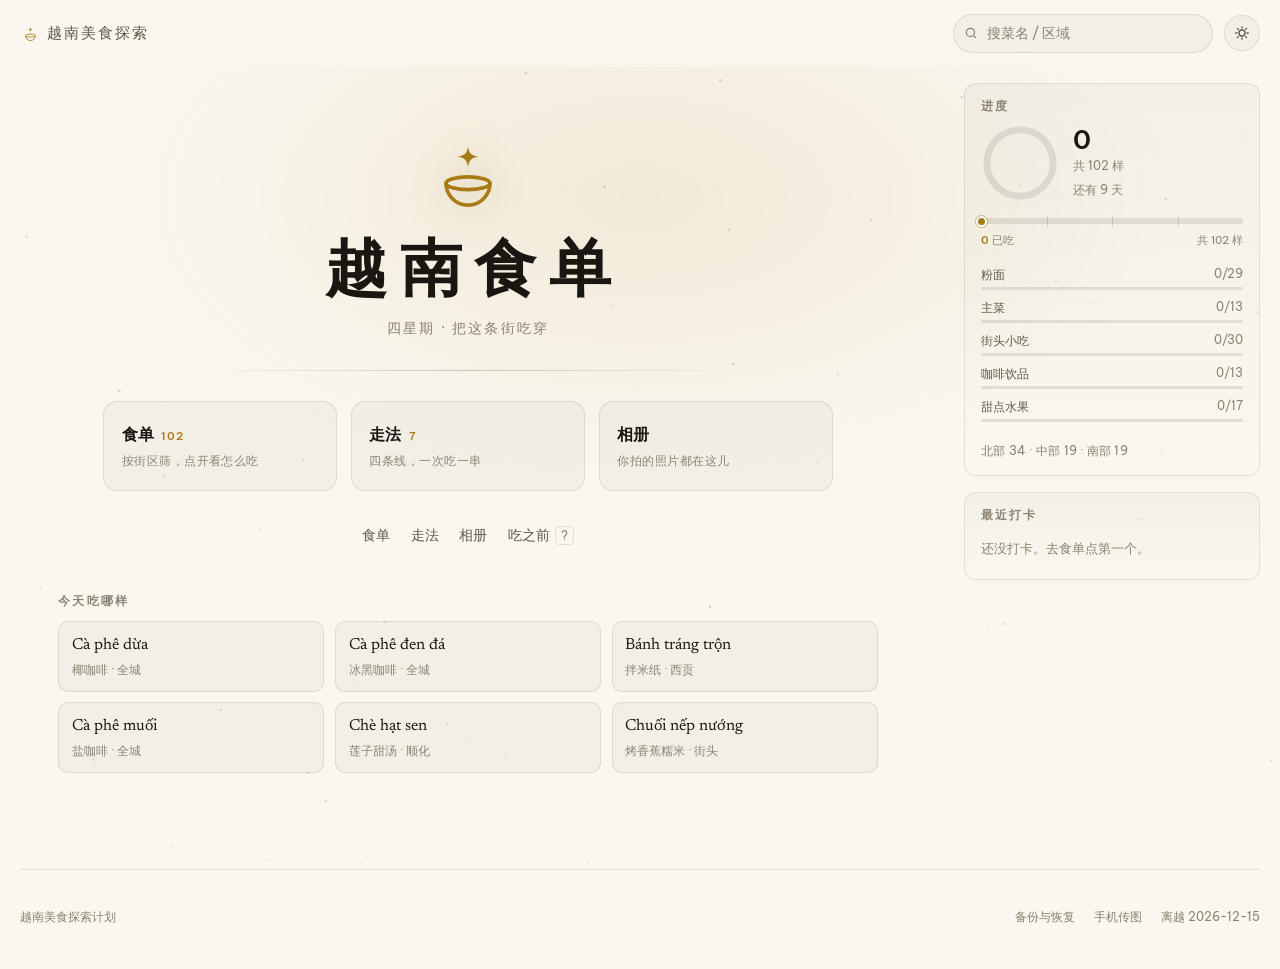
==== index.html @ 971bc4b6 "越南食单 · 102 样越南吃食清单 静态站点，无框架无构建：首页进度、食单筛选/抽屉/相册、手机传图。 数据集中在 assets/data.js，附零依赖本地服务与照片加工脚本。  Co-Autho" ====
<!doctype html>
<html lang="zh-CN">
<head>
<meta charset="utf-8">
<meta name="viewport" content="width=device-width,initial-scale=1,viewport-fit=cover">
<title>Vietnam Food List · 越南食单</title>
<meta name="theme-color" content="#0B0E0C">
<link rel="icon" href="assets/app.ico">
<link rel="preconnect" href="https://fonts.gstatic.com" crossorigin>
<link rel="stylesheet" href="https://fonts.googleapis.com/css2?family=Be+Vietnam+Pro:wght@300;400;500;600;700&family=Newsreader:wght@400;500;600&display=swap">
<link rel="stylesheet" href="assets/app.css">
<script>
  (function(){
    try{
      var s = localStorage.getItem("hn-theme");
      var d = s || (window.matchMedia("(prefers-color-scheme: dark)").matches ? "dark" : "light");
      document.documentElement.setAttribute("data-theme", d);
    }catch(e){ document.documentElement.setAttribute("data-theme","dark"); }
  })();
</script>
</head>
<body class="home">
<canvas id="sky" aria-hidden="true"></canvas>
<div class="glow" aria-hidden="true"></div>

<header class="topbar">
  <a class="logotype" href="index.html">
    <svg viewBox="0 0 64 64" fill="none" aria-hidden="true">
      <path d="M32 8C32.9 14.2 34.8 16.1 41 17C34.8 17.9 32.9 19.8 32 26C31.1 19.8 29.2 17.9 23 17C29.2 16.1 31.1 14.2 32 8Z" fill="currentColor"/>
      <ellipse cx="32" cy="40" rx="19" ry="5.5" stroke="currentColor" stroke-width="3.2"/>
      <path d="M13 40a19 19 0 0 0 38 0" stroke="currentColor" stroke-width="3.2" stroke-linecap="round"/>
    </svg>
    <span class="lt">越南美食探索</span>
  </a>
  <div class="spacer"></div>
  <div class="search">
    <svg viewBox="0 0 24 24" fill="none" stroke="currentColor" stroke-width="2" aria-hidden="true">
      <circle cx="11" cy="11" r="7"/><path d="m20 20-3.5-3.5" stroke-linecap="round"/>
    </svg>
    <input id="q" type="search" placeholder="搜菜名 / 区域" aria-label="搜索菜名或区域" autocomplete="off">
  </div>
  <button class="iconbtn" id="themeBtn" aria-label="切换主题">
    <svg viewBox="0 0 24 24" fill="none" stroke="currentColor" stroke-width="2" aria-hidden="true">
      <circle cx="12" cy="12" r="4.5"/><path d="M12 2.5v2M12 19.5v2M2.5 12h2M19.5 12h2M5.2 5.2l1.4 1.4M17.4 17.4l1.4 1.4M18.8 5.2l-1.4 1.4M6.6 17.4l-1.4 1.4" stroke-linecap="round"/>
    </svg>
  </button>
</header>

<div class="layout layout-home">
  <main class="stage">
    <div class="mark">
      <svg viewBox="0 0 64 64" fill="none" aria-hidden="true">
        <path d="M32 8C32.9 14.2 34.8 16.1 41 17C34.8 17.9 32.9 19.8 32 26C31.1 19.8 29.2 17.9 23 17C29.2 16.1 31.1 14.2 32 8Z" fill="currentColor"/>
        <ellipse cx="32" cy="40" rx="19" ry="5.5" stroke="currentColor" stroke-width="3.2"/>
        <path d="M13 40a19 19 0 0 0 38 0" stroke="currentColor" stroke-width="3.2" stroke-linecap="round"/>
      </svg>
    </div>
    <h1 class="site-title">越南食单</h1>
    <p class="tagline">四星期 · 把这条街吃穿</p>

    <div class="stage-rule"></div>

    <div class="entries">
      <a class="entry" href="plan.html#list">
        <span class="en">食单<em id="eCount">52</em></span>
        <span class="ec">按街区筛，点开看怎么吃</span>
      </a>
      <a class="entry" href="plan.html#routes">
        <span class="en">走法<em id="eRoutes">9</em></span>
        <span class="ec">四条线，一次吃一串</span>
      </a>
      <a class="entry" href="plan.html#album">
        <span class="en">相册</span>
        <span class="ec">你拍的照片都在这儿</span>
      </a>
    </div>

    <nav class="subnav" aria-label="栏目">
      <a href="plan.html#list">食单</a>
      <a href="plan.html#routes">走法</a>
      <a href="plan.html#album">相册</a>
      <a href="plan.html#about">吃之前<span class="k">?</span></a>
    </nav>

    <section class="picks" aria-labelledby="picksTitle">
      <h2 id="picksTitle">今天吃哪样</h2>
      <div class="pick-row" id="picks"></div>
    </section>
  </main>

  <aside class="side">
    <div class="panel">
      <h3>进度</h3>
      <div class="ring-wrap">
        <svg class="ring" viewBox="0 0 80 80" aria-hidden="true">
          <circle class="tr" cx="40" cy="40" r="34"/>
          <circle class="ba" id="ringBar" cx="40" cy="40" r="34"
                  stroke-dasharray="213.63" stroke-dashoffset="213.63"/>
        </svg>
        <div class="ring-num">
          <b id="doneNum">0</b>
          <span>共 <span id="totalNum">52</span> 样</span>
          <span id="daysNum" style="display:block;margin-top:.2rem"></span>
        </div>
      </div>
      <div class="axis">
        <div class="axis-track">
          <i class="axis-fill" id="axisFill"></i>
          <i class="axis-tick" style="left:25%"></i>
          <i class="axis-tick" style="left:50%"></i>
          <i class="axis-tick" style="left:75%"></i>
          <b class="axis-dot" id="axisDot"></b>
        </div>
        <div class="axis-meta">
          <span><b id="axisDone">0</b> 已吃</span>
          <span id="axisTotal">共 0 样</span>
        </div>
      </div>
      <div class="bars" id="bars"></div>
    </div>

    <div class="panel">
      <h3>最近打卡</h3>
      <ul class="recent" id="recent"></ul>
    </div>
  </aside>
</div>

<footer>
  <span>越南美食探索计划</span>
  <span class="fsp"></span>
  <a href="plan.html#about">备份与恢复</a>
  <a href="upload.html">手机传图</a>
  <span id="fTarget"></span>
</footer>

<script src="assets/data.js"></script>
<script src="assets/app.js"></script>
<script src="assets/home.js"></script>
</body>
</html>
---- assets/app.css ----
/* ═══════════════════════════════════════════════
   越南食单 · 样式
   骨架参考星辰阁：星野底、居中徽记、入口卡片、右侧面板。
   配色取自河内夜市：黑绿夜底 + 招牌金 + 辣椒红 + 搪瓷绿。
   ═══════════════════════════════════════════════ */

:root{
  --bg:#0B0E0C;
  --bg-2:#101511;
  --panel:rgba(255,255,255,.045);
  --panel-2:rgba(255,255,255,.075);
  --card-bg:#111610;
  --card-hover:#161D15;
  --solid:#141A15;
  --line:rgba(255,255,255,.10);
  --line-2:rgba(255,255,255,.19);
  --fg:#F2EEE4;
  --fg-2:#A8A395;
  --fg-3:#74776B;
  --gold:#D9A94A;
  --gold-2:#F0CE86;
  --chili:#E4654E;
  --jade:#54BA97;
  --shadow:0 26px 70px -34px rgba(0,0,0,.95);
  --r:14px;
  --f-ui:"Be Vietnam Pro","PingFang SC","Microsoft YaHei",system-ui,-apple-system,sans-serif;
  --f-vn:"Newsreader","Be Vietnam Pro","Songti SC",Georgia,serif;
  --f-sign:"Songti SC","Noto Serif SC","Source Han Serif SC","SimSun",serif;
  color-scheme:dark;
}
@media (prefers-color-scheme: light){
  :root:not([data-theme="dark"]){
    --bg:#FAF7EF; --bg-2:#FFFFFF; --panel:rgba(26,23,18,.032); --panel-2:rgba(26,23,18,.06);
    --card-bg:#FFFFFF; --card-hover:#FFFDF6;
    --solid:#FFFFFF; --line:rgba(26,23,18,.10); --line-2:rgba(26,23,18,.20);
    --fg:#1A1712; --fg-2:#5F5749; --fg-3:#8A8172;
    --gold:#A87B14; --gold-2:#8A6410; --chili:#B23A2E; --jade:#12654A;
    --shadow:0 22px 55px -36px rgba(26,23,18,.6);
    color-scheme:light;
  }
}
:root[data-theme="light"]{
  --bg:#FAF7EF; --bg-2:#FFFFFF; --panel:rgba(26,23,18,.032); --panel-2:rgba(26,23,18,.06);
  --card-bg:#FFFFFF; --card-hover:#FFFDF6;
  --solid:#FFFFFF; --line:rgba(26,23,18,.10); --line-2:rgba(26,23,18,.20);
  --fg:#1A1712; --fg-2:#5F5749; --fg-3:#8A8172;
  --gold:#A87B14; --gold-2:#8A6410; --chili:#B23A2E; --jade:#12654A;
  --shadow:0 22px 55px -36px rgba(26,23,18,.6);
  color-scheme:light;
}

*,*::before,*::after{box-sizing:border-box}
html{scroll-behavior:smooth;overflow-x:hidden}
body{
  margin:0;background:var(--bg);color:var(--fg);
  font-family:var(--f-ui);font-size:16px;line-height:1.6;
  -webkit-font-smoothing:antialiased;
  padding-left:max(16px,env(safe-area-inset-left,0px));
  padding-right:max(16px,env(safe-area-inset-right,0px));
  overflow-x:hidden;
}
h1,h2,h3{margin:0;line-height:1.18;text-wrap:balance}
p{margin:0}
ul,ol{margin:0;padding:0;list-style:none}
a{color:inherit;text-decoration:none}
button{font:inherit;color:inherit;background:none;border:0;cursor:pointer}
img{display:block;max-width:100%}
:focus-visible{outline:2px solid var(--gold);outline-offset:3px;border-radius:6px}

/* ── 背景 ── */
#sky{position:fixed;inset:0;width:100%;height:100%;z-index:0;pointer-events:none;opacity:.85}
.glow{
  position:fixed;inset:0;z-index:0;pointer-events:none;
  background:
    radial-gradient(60% 45% at 50% 22%, color-mix(in srgb, var(--gold) 9%, transparent), transparent 70%),
    radial-gradient(120% 80% at 50% 120%, rgba(0,0,0,.55), transparent 60%);
}
:root[data-theme="light"] .glow{
  background:
    radial-gradient(60% 45% at 50% 22%, color-mix(in srgb, var(--gold) 10%, transparent), transparent 70%);
}

/* ── 顶栏 ── */
.topbar{
  position:sticky;top:0;z-index:40;
  display:flex;align-items:center;gap:.7rem;
  max-width:1240px;margin:0 auto;
  padding-block:.85rem;
  background:color-mix(in srgb, var(--bg) 82%, transparent);
  backdrop-filter:blur(14px);
}
.logotype{
  display:inline-flex;align-items:center;gap:.5rem;
  flex:0 1 auto;min-width:0;
  font-family:var(--f-sign);font-size:.95rem;letter-spacing:.14em;color:var(--fg-2);
  padding:.35rem .1rem;transition:color .2s;
}
.logotype .lt{white-space:nowrap}
.logotype:hover{color:var(--fg)}
.logotype svg{width:17px;height:17px;flex:0 0 auto;color:var(--gold)}
.spacer{flex:1}

.search{position:relative;flex:1 1 200px;min-width:0;max-width:260px}
.search input{
  width:100%;padding:.5rem .7rem .5rem 2.1rem;
  font:inherit;font-size:.85rem;color:var(--fg);
  background:var(--panel);border:1px solid var(--line);border-radius:999px;
  transition:border-color .2s,background .2s;
}
.search input::placeholder{color:var(--fg-3)}
.search input:focus{
  outline:none;border-color:var(--line-2);background:var(--panel-2);
}
.search svg{
  position:absolute;left:.72rem;top:50%;transform:translateY(-50%);
  width:14px;height:14px;color:var(--fg-3);pointer-events:none;
}
.suggest{
  position:absolute;top:calc(100% + .45rem);left:0;right:0;z-index:60;
  background:var(--solid);border:1px solid var(--line);border-radius:12px;
  box-shadow:var(--shadow);overflow:hidden;
}
.suggest button{
  display:flex;align-items:baseline;gap:.6rem;width:100%;text-align:left;
  padding:.55rem .75rem;border-bottom:1px solid var(--line);
}
.suggest button:last-child{border-bottom:0}
.suggest button:hover,.suggest button[aria-selected="true"]{background:var(--panel-2)}
.suggest .sv{font-family:var(--f-vn);font-size:.95rem}
.suggest .sz{font-size:.75rem;color:var(--fg-3);margin-left:auto;white-space:nowrap}
.suggest .empty{padding:.7rem .75rem;font-size:.8rem;color:var(--fg-3)}

.iconbtn{
  flex:0 0 auto;display:grid;place-items:center;
  width:36px;height:36px;border-radius:999px;
  border:1px solid var(--line);background:var(--panel);
  color:var(--fg-2);transition:.2s;
}
.iconbtn:hover{border-color:var(--line-2);color:var(--fg);background:var(--panel-2)}
.iconbtn svg{width:16px;height:16px}

@media (max-width:640px){
  .logotype .lt{display:none}
  .search{max-width:none;flex:1 1 auto}
}

/* ── 版式 ── */
.layout{
  position:relative;z-index:1;
  max-width:1240px;margin:0 auto;
  display:grid;grid-template-columns:minmax(0,1fr);
  gap:2rem;
  padding-block:1rem 4rem;
}
@media (min-width:1080px){
  .layout{grid-template-columns:minmax(0,1fr) 296px;gap:3rem}
}
/* 首页：左右各留一栏，中间那栏严格对齐屏幕中线 */
@media (min-width:1300px){
  .layout-home{
    max-width:1400px;
    grid-template-columns:280px minmax(0,1fr) 280px;
    gap:2rem;
  }
  .layout-home > .stage{grid-column:2}
  .layout-home > .side{grid-column:3}
}
@media (min-width:1300px){
  body.home .topbar,
  body.home footer{max-width:1400px}
}

/* ═══ 首页 ═══ */
.stage{
  display:flex;flex-direction:column;align-items:center;
  padding-block:clamp(1.5rem,6vh,4rem) 2rem;
  text-align:center;
}
.mark{width:74px;height:74px;color:var(--gold);margin-bottom:1.3rem;
  filter:drop-shadow(0 0 22px color-mix(in srgb, var(--gold) 42%, transparent));
  animation:float 7s ease-in-out infinite}
@keyframes float{0%,100%{transform:translateY(0)}50%{transform:translateY(-7px)}}

.site-title{
  font-family:var(--f-sign);
  font-size:clamp(2.5rem,7.4vw,3.9rem);
  font-weight:600;letter-spacing:.2em;text-indent:.2em;
  color:var(--fg);
}
.tagline{
  margin-top:.75rem;font-size:.86rem;letter-spacing:.16em;
  color:var(--fg-3);
}
.stage-rule{
  width:min(560px,100%);height:1px;margin:1.9rem 0;
  background:linear-gradient(90deg,transparent,var(--line-2),transparent);
}

.entries{
  display:grid;gap:.85rem;width:100%;max-width:730px;
  grid-template-columns:repeat(3,minmax(0,1fr));
}
@media (max-width:620px){ .entries{grid-template-columns:1fr} }

.entry{
  position:relative;display:flex;flex-direction:column;gap:.3rem;
  padding:1.15rem 1.1rem 1.2rem;text-align:left;
  border:1px solid var(--line);border-radius:var(--r);
  background:var(--panel);
  transition:transform .25s cubic-bezier(.2,.7,.3,1),border-color .25s,background .25s,box-shadow .25s;
  overflow:hidden;
}
.entry::after{
  content:"";position:absolute;inset:0;border-radius:var(--r);
  background:radial-gradient(120% 90% at 50% 0%, color-mix(in srgb, var(--gold) 12%, transparent), transparent 65%);
  opacity:0;transition:opacity .3s;pointer-events:none;
}
.entry:hover{transform:translateY(-4px);border-color:color-mix(in srgb, var(--gold) 50%, var(--line));box-shadow:var(--shadow)}
.entry:hover::after{opacity:1}
.entry .en{font-size:1.02rem;font-weight:600}
.entry .ec{font-size:.76rem;color:var(--fg-3);letter-spacing:.04em}
.entry .en em{
  font-style:normal;font-size:.7rem;color:var(--gold);
  margin-left:.45rem;letter-spacing:.08em;font-variant-numeric:tabular-nums;
}

.subnav{
  display:flex;flex-wrap:wrap;justify-content:center;gap:.4rem .9rem;
  margin-top:1.7rem;font-size:.86rem;
}
.subnav a{
  padding:.35rem .2rem;color:var(--fg-2);border-bottom:1px solid transparent;
  transition:.2s;
}
.subnav a:hover{color:var(--fg);border-bottom-color:var(--gold)}
.subnav a .k{
  font-size:.72rem;color:var(--fg-3);border:1px solid var(--line);
  padding:.05rem .32rem;border-radius:4px;margin-left:.3rem;
}

/* 今日推荐 */
.picks{width:100%;max-width:820px;margin-top:2.6rem;text-align:left}
.picks h2{
  font-size:.74rem;letter-spacing:.2em;color:var(--fg-3);
  font-weight:600;text-transform:uppercase;
}
.pick-row{
  display:grid;gap:.65rem;margin-top:.8rem;
  grid-template-columns:repeat(3,minmax(0,1fr));
}
@media (max-width:620px){ .pick-row{grid-template-columns:repeat(2,minmax(0,1fr))} }
.pick{
  display:flex;flex-direction:column;gap:.15rem;
  padding:.7rem .8rem;border:1px solid var(--line);border-radius:10px;
  background:var(--panel);transition:.2s;text-align:left;
}
.pick:hover{border-color:var(--line-2);background:var(--panel-2);transform:translateY(-2px)}
.pick .pv{font-family:var(--f-vn);font-size:1rem}
.pick .pz{font-size:.72rem;color:var(--fg-3)}

/* ── 右侧面板 ── */
.side{display:flex;flex-direction:column;gap:1rem}
@media (min-width:1080px){
  .side{position:sticky;top:calc(env(safe-area-inset-top,0px) + 4.6rem);align-self:start}
}
.panel{
  border:1px solid var(--line);border-radius:12px;padding:.95rem 1rem;
  background:linear-gradient(180deg,var(--panel),transparent);
}
.panel h3{
  font-size:.74rem;letter-spacing:.16em;color:var(--fg-3);
  font-weight:600;text-transform:uppercase;margin-bottom:.7rem;
}
.ring-wrap{display:flex;align-items:center;gap:.9rem}
.ring{width:78px;height:78px;flex:0 0 auto;transform:rotate(-90deg)}
.ring circle{fill:none;stroke-width:7}
.ring .tr{stroke:var(--line)}
.ring .ba{stroke:var(--gold);stroke-linecap:round;transition:stroke-dashoffset .7s cubic-bezier(.2,.7,.3,1)}
.ring-num{font-variant-numeric:tabular-nums}
.ring-num b{display:block;font-size:1.6rem;font-weight:600;line-height:1}
.ring-num span{font-size:.72rem;color:var(--fg-3)}

/* 进度轴 */
.axis{margin-top:1rem}
.axis-track{
  position:relative;height:6px;border-radius:3px;background:var(--line);
}
.axis-fill{
  position:absolute;left:0;top:0;bottom:0;width:0;border-radius:3px;
  background:linear-gradient(90deg, color-mix(in srgb, var(--gold) 55%, transparent), var(--gold));
  transition:width .7s cubic-bezier(.2,.7,.3,1);
}
.axis-dot{
  position:absolute;top:50%;left:0;width:11px;height:11px;
  margin:-5.5px 0 0 -5.5px;border-radius:50%;
  background:var(--gold);border:2px solid var(--card-bg);
  box-shadow:0 0 0 1px color-mix(in srgb, var(--gold) 50%, transparent);
  transition:left .7s cubic-bezier(.2,.7,.3,1);
}
.axis-tick{
  position:absolute;top:-3px;width:1px;height:12px;
  background:var(--line-2);opacity:.7;
}
.axis-meta{
  display:flex;justify-content:space-between;margin-top:.5rem;
  font-size:.7rem;color:var(--fg-3);font-variant-numeric:tabular-nums;
}
.axis-meta b{color:var(--gold);font-weight:600}

.bars{display:flex;flex-direction:column;gap:.5rem;margin-top:.95rem}
.bar-row{display:grid;grid-template-columns:1fr auto;gap:.15rem .5rem;font-size:.76rem;color:var(--fg-2)}
.bar-track{grid-column:1/-1;height:3px;border-radius:2px;background:var(--line);overflow:hidden}
.bar-fill{display:block;height:100%;background:var(--gold);border-radius:2px;transition:width .7s cubic-bezier(.2,.7,.3,1)}
.bar-row .n{font-variant-numeric:tabular-nums;color:var(--fg-3);font-size:.72rem}

.recent{display:flex;flex-direction:column;gap:.1rem}
.recent li{
  display:flex;justify-content:space-between;gap:.5rem;align-items:baseline;
  padding:.36rem 0;font-size:.8rem;border-bottom:1px solid var(--line);
}
.recent li:last-child{border-bottom:0}
.recent .rn{font-family:var(--f-vn);font-size:.88rem;min-width:0;overflow:hidden;text-overflow:ellipsis;white-space:nowrap}
.recent .rt{color:var(--fg-3);font-size:.7rem;flex:0 0 auto;font-variant-numeric:tabular-nums}
.recent .none{color:var(--fg-3);font-size:.8rem;padding:.3rem 0}

/* ═══ 食单页 ═══ */
.page-head{padding-block:.5rem 1.1rem}
.crumb{
  display:inline-flex;align-items:center;gap:.35rem;
  font-size:.78rem;color:var(--fg-3);margin-bottom:.7rem;
}
.crumb:hover{color:var(--fg)}
.crumb svg{width:13px;height:13px}
.page-head h1{
  font-family:var(--f-sign);font-size:clamp(1.6rem,4vw,2.1rem);
  font-weight:600;letter-spacing:.1em;
}
.page-head .ph-sub{margin-top:.35rem;font-size:.85rem;color:var(--fg-2)}

.toolbar{
  position:sticky;top:calc(env(safe-area-inset-top,0px) + 3.65rem);z-index:30;
  display:flex;flex-direction:column;gap:.55rem;
  padding-block:.6rem .7rem;margin-bottom:-.2rem;
  background:color-mix(in srgb, var(--bg) 88%, transparent);
  backdrop-filter:blur(14px);
}
.chips{display:flex;gap:.4rem;overflow-x:auto;scrollbar-width:none;padding-bottom:2px}
.chips::-webkit-scrollbar{display:none}
.chip{
  flex:0 0 auto;display:inline-flex;align-items:center;gap:.4rem;
  padding:.4rem .72rem;border-radius:999px;white-space:nowrap;
  border:1px solid var(--line);background:var(--panel);color:var(--fg-2);
  font-size:.82rem;font-weight:500;transition:.2s;
}
.chip:hover{border-color:var(--line-2);color:var(--fg)}
.chip[aria-pressed="true"]{background:var(--gold);border-color:var(--gold);color:#1A1408}
:root[data-theme="light"] .chip[aria-pressed="true"]{color:#FFFDF6}
.chip .cnt{font-size:.7rem;opacity:.7;font-variant-numeric:tabular-nums}
.tools-row{display:flex;align-items:center;gap:.5rem;flex-wrap:wrap;font-size:.78rem;color:var(--fg-3)}
.seg{display:inline-flex;border:1px solid var(--line);border-radius:8px;overflow:hidden}
.seg button{padding:.3rem .6rem;font-size:.75rem;color:var(--fg-3);transition:.2s}
.seg button[aria-pressed="true"]{background:var(--panel-2);color:var(--fg)}
.seg button:hover{color:var(--fg)}

.grid{
  display:grid;gap:.8rem;
  grid-template-columns:repeat(auto-fill,minmax(min(100%,252px),1fr));
  align-items:stretch;
}

.card{
  position:relative;display:flex;flex-direction:column;
  border:1px solid var(--line);border-radius:var(--r);
  background:var(--card-bg);overflow:hidden;
  transition:border-color .22s,background .22s,transform .22s,box-shadow .22s;
  animation:cardIn .45s both;
}
@keyframes cardIn{from{opacity:0;transform:translateY(8px)}to{opacity:1;transform:none}}
.card:hover{border-color:var(--line-2);background:var(--card-hover);transform:translateY(-2px)}
.card.done{border-color:color-mix(in srgb, var(--jade) 55%, var(--line))}
.card.done::before{
  content:"";position:absolute;inset:0;border-radius:var(--r);pointer-events:none;
  background:linear-gradient(180deg,color-mix(in srgb, var(--jade) 7%, transparent),transparent 55%);
}

.photo{position:relative;aspect-ratio:4/3;background:#000;overflow:hidden;cursor:zoom-in}
.photo img{width:100%;height:100%;object-fit:cover;transition:transform .5s cubic-bezier(.2,.7,.3,1)}
.card:hover .photo img{transform:scale(1.04)}
.photo .del{
  position:absolute;top:.4rem;right:.4rem;width:24px;height:24px;border-radius:999px;
  display:grid;place-items:center;font-size:.9rem;line-height:1;
  background:rgba(0,0,0,.55);color:#fff;opacity:0;transition:opacity .2s;
}
.card:hover .photo .del{opacity:1}
.photo .del:hover{background:var(--chili)}

.card-body{padding:.85rem .9rem .9rem;display:flex;flex-direction:column;gap:.45rem;flex:1}
.card-top{display:flex;align-items:center;gap:.4rem;font-size:.68rem;color:var(--fg-3)}
.card-top .dot{width:2px;height:2px;border-radius:50%;background:currentColor}
.card-top .price{margin-left:auto;font-variant-numeric:tabular-nums}
.badge{
  padding:.06rem .34rem;border-radius:4px;font-size:.66rem;font-weight:600;letter-spacing:.06em;
  background:color-mix(in srgb, var(--chili) 18%, transparent);color:var(--chili);
}
.badge.season{background:color-mix(in srgb, var(--gold) 20%, transparent);color:var(--gold)}

.card-names{display:flex;flex-direction:column;gap:.02rem}
.card-names .vn{font-family:var(--f-vn);font-size:1.18rem;font-weight:500;line-height:1.25}
.card-names .zh{font-size:.78rem;color:var(--fg-2)}
.card-tip{
  font-size:.8rem;color:var(--fg-2);line-height:1.55;
  display:-webkit-box;-webkit-line-clamp:2;-webkit-box-orient:vertical;overflow:hidden;
}
.stars{display:inline-flex;gap:1px;color:var(--gold);font-size:.66rem;letter-spacing:.05em}
.stars i{font-style:normal;opacity:.22}
.stars i.on{opacity:1}

.card-foot{
  display:flex;align-items:center;gap:.4rem;margin-top:auto;padding-top:.55rem;
  border-top:1px solid var(--line);
}
.tickbtn{
  display:inline-flex;align-items:center;gap:.35rem;
  padding:.3rem .55rem;border-radius:7px;font-size:.75rem;
  border:1px solid var(--line);color:var(--fg-2);transition:.2s;
}
.tickbtn:hover{border-color:var(--line-2);color:var(--fg)}
.card.done .tickbtn{background:color-mix(in srgb, var(--jade) 16%, transparent);border-color:transparent;color:var(--jade);font-weight:600}
.tickbtn .box{
  width:13px;height:13px;border-radius:4px;border:1.5px solid currentColor;
  display:grid;place-items:center;font-size:.6rem;line-height:1;
}
.card.done .tickbtn .box{background:var(--jade);border-color:var(--jade);color:#06120D}
.card.done .tickbtn .box::after{content:"✓"}
.tickbtn.stamp{animation:stamp .35s cubic-bezier(.3,1.6,.5,1)}
@keyframes stamp{0%{transform:scale(1)}45%{transform:scale(.86)}100%{transform:scale(1)}}

.mini{
  margin-left:auto;display:inline-flex;gap:.3rem;
}
.mini button{
  width:26px;height:26px;display:grid;place-items:center;border-radius:6px;
  color:var(--fg-3);font-size:.8rem;transition:.2s;
}
.mini button:hover{background:var(--panel-2);color:var(--fg)}
.mini button[aria-pressed="true"]{color:var(--gold)}
.mini button .ndot{display:none;width:5px;height:5px;border-radius:50%;background:var(--jade);position:absolute;transform:translate(7px,-7px)}
.mini button.has-note .ndot{display:block}

/* ── 抽屉 ── */
.scrim{
  position:fixed;inset:0;z-index:70;background:rgba(0,0,0,.55);
  opacity:0;pointer-events:none;transition:opacity .28s;backdrop-filter:blur(2px);
}
.scrim.open{opacity:1;pointer-events:auto}
.drawer{
  position:fixed;top:0;right:0;bottom:0;z-index:80;width:min(420px,100%);
  background:var(--bg-2);border-left:1px solid var(--line);
  transform:translateX(100%);visibility:hidden;
  transition:transform .34s cubic-bezier(.3,.9,.2,1),visibility .34s;
  display:flex;flex-direction:column;overflow-y:auto;
}
.drawer.open{transform:none;visibility:visible}
.drawer-head{
  position:sticky;top:0;z-index:2;display:flex;align-items:center;gap:.6rem;
  padding:1rem 1.1rem .8rem;background:var(--bg-2);border-bottom:1px solid var(--line);
}
.drawer-head .dt{font-size:.74rem;letter-spacing:.16em;color:var(--fg-3);text-transform:uppercase}
.drawer-head .x{margin-left:auto;width:30px;height:30px;border-radius:999px;display:grid;place-items:center;color:var(--fg-3)}
.drawer-head .x:hover{background:var(--panel-2);color:var(--fg)}
.drawer-body{padding:1.1rem;display:flex;flex-direction:column;gap:1rem}
.drawer-img{
  aspect-ratio:4/3;border-radius:12px;overflow:hidden;background:var(--panel);
  border:1px dashed var(--line-2);display:grid;place-items:center;color:var(--fg-3);
  font-size:.8rem;text-align:center;cursor:pointer;position:relative;
}
.drawer-img img{width:100%;height:100%;object-fit:cover}
.drawer-thumbs{display:flex;gap:.4rem;overflow-x:auto;padding-bottom:.15rem;scrollbar-width:none}
.drawer-thumbs::-webkit-scrollbar{display:none}
.drawer-thumbs button{
  flex:0 0 auto;width:58px;height:44px;border-radius:7px;overflow:hidden;
  border:1px solid var(--line);padding:0;transition:border-color .18s,opacity .18s;opacity:.7;
}
.drawer-thumbs button:hover{opacity:1}
.drawer-thumbs button[aria-pressed="true"]{border-color:var(--gold);opacity:1}
.drawer-thumbs img{width:100%;height:100%;object-fit:cover;display:block}
.drawer h2{font-family:var(--f-vn);font-size:1.7rem;font-weight:500;letter-spacing:.005em}
.drawer .dz{font-size:.85rem;color:var(--fg-2);margin-top:-.6rem}
.drawer .kv{display:grid;grid-template-columns:auto 1fr;gap:.4rem .9rem;font-size:.82rem}
.drawer .kv dt{color:var(--fg-3)}
.drawer .kv dd{margin:0;color:var(--fg-2)}
.drawer .note-block label{display:block;font-size:.74rem;color:var(--fg-3);margin-bottom:.35rem;letter-spacing:.06em}
.drawer textarea{
  width:100%;min-height:110px;resize:vertical;padding:.6rem .7rem;
  font:inherit;font-size:.85rem;line-height:1.6;color:var(--fg);
  background:var(--panel);border:1px solid var(--line);border-radius:10px;
}
.drawer textarea:focus{outline:none;border-color:var(--line-2)}
.drawer-actions{display:flex;gap:.5rem;flex-wrap:wrap}
.btn{
  display:inline-flex;align-items:center;gap:.4rem;
  padding:.5rem .85rem;border-radius:9px;font-size:.82rem;font-weight:600;
  border:1px solid var(--line);background:var(--panel);transition:.2s;
}
.btn:hover{border-color:var(--line-2);background:var(--panel-2)}
.btn.gold{background:var(--gold);border-color:var(--gold);color:#1A1408}
:root[data-theme="light"] .btn.gold{color:#FFFDF6}
.btn.jade{background:color-mix(in srgb, var(--jade) 18%, transparent);border-color:transparent;color:var(--jade)}

/* ── 灯箱 ── */
.lightbox{
  position:fixed;inset:0;z-index:100;display:grid;place-items:center;
  background:rgba(0,0,0,.9);opacity:0;pointer-events:none;transition:opacity .25s;
  padding:3rem 1rem;
}
.lightbox.open{opacity:1;pointer-events:auto}
.lightbox img{max-width:100%;max-height:100%;border-radius:8px;box-shadow:0 30px 80px rgba(0,0,0,.8)}
.lightbox .lb-x{position:absolute;top:1rem;right:1rem;color:#fff;font-size:1.6rem;line-height:1;opacity:.7}
.lightbox .lb-x:hover{opacity:1}

/* ── 区块 ── */
.section{margin-top:3.4rem;scroll-margin-top:8rem}
.section-head{display:flex;align-items:baseline;gap:.7rem;margin-bottom:.3rem}
.section-head h2{font-family:var(--f-sign);font-size:1.25rem;font-weight:600;letter-spacing:.06em}
.section-head .sub{font-size:.78rem;color:var(--fg-3)}
.section > p.lead{font-size:.85rem;color:var(--fg-2);max-width:58ch;margin-top:.35rem}

.routes{display:grid;gap:.8rem;margin-top:1.1rem;grid-template-columns:repeat(auto-fill,minmax(min(100%,280px),1fr))}
.route{
  padding:1rem 1.05rem;border:1px solid var(--line);border-radius:12px;background:var(--panel);
  transition:.22s;
}
.route:hover{border-color:var(--line-2);transform:translateY(-2px)}
.route h3{font-size:.98rem;font-weight:600}
.route .rm{font-size:.7rem;color:var(--gold);letter-spacing:.06em;margin:.18rem 0 .55rem}
.route .rd{font-size:.82rem;color:var(--fg-2);line-height:1.65}
.route .rids{display:flex;flex-wrap:wrap;gap:.3rem;margin-top:.7rem}
.route .rids button{
  font-size:.7rem;padding:.14rem .42rem;border-radius:4px;
  border:1px solid var(--line);color:var(--fg-3);font-family:var(--f-vn);
}
.route .rids button:hover{color:var(--gold);border-color:var(--gold)}

.know{display:grid;gap:.55rem;margin-top:1rem}
.know li{display:flex;gap:.7rem;font-size:.84rem;color:var(--fg-2);line-height:1.65}
.know .kk{flex:0 0 3.2em;color:var(--gold);font-weight:600;font-size:.8rem}

/* 相册 */
.album{display:grid;gap:.6rem;margin-top:1rem;grid-template-columns:repeat(auto-fill,minmax(min(100%,180px),1fr))}
.album figure{margin:0;position:relative;border-radius:10px;overflow:hidden;cursor:zoom-in;background:var(--panel)}
.album img{aspect-ratio:4/3;width:100%;object-fit:cover;transition:transform .4s}
.album figure:hover img{transform:scale(1.05)}
.album figcaption{
  position:absolute;left:0;right:0;bottom:0;padding:.55rem .6rem .45rem;font-size:.72rem;
  background:linear-gradient(transparent,rgba(0,0,0,.75));color:#fff;
}
.album-empty{
  margin-top:1rem;padding:1.4rem;border:1px dashed var(--line-2);border-radius:12px;
  text-align:center;font-size:.84rem;color:var(--fg-3);
}

/* 加一条 */
.addcard{
  margin-top:.8rem;padding:1rem 1.05rem;
  border:1px dashed var(--line-2);border-radius:var(--r);background:transparent;
}
.addcard h3{font-size:.86rem;font-weight:600}
.addcard .hint{font-size:.74rem;color:var(--fg-3);margin:.15rem 0 .7rem}
.addcard .row{display:grid;gap:.45rem;grid-template-columns:repeat(auto-fit,minmax(min(100%,150px),1fr))}
.addcard input{
  font:inherit;font-size:.82rem;padding:.45rem .6rem;min-width:0;
  color:var(--fg);background:var(--panel);border:1px solid var(--line);border-radius:8px;
}
.addcard input:focus{outline:none;border-color:var(--line-2)}
.addcard .acts{margin-top:.6rem;display:flex;gap:.5rem;align-items:center;flex-wrap:wrap}

/* ── 提示条 ── */
.toast{
  position:fixed;left:50%;bottom:1.6rem;transform:translate(-50%,1rem);z-index:120;
  padding:.55rem .9rem;border-radius:9px;font-size:.8rem;
  background:var(--solid);border:1px solid var(--line-2);box-shadow:var(--shadow);
  opacity:0;pointer-events:none;transition:.28s;
}
.toast.show{opacity:1;transform:translate(-50%,0)}

footer{
  position:relative;z-index:1;max-width:1240px;margin:0 auto;
  padding:2.4rem 0 2.6rem;border-top:1px solid var(--line);
  display:flex;flex-wrap:wrap;gap:.6rem 1.2rem;align-items:center;
  font-size:.74rem;color:var(--fg-3);
}
footer .fsp{flex:1}
footer a:hover{color:var(--fg)}

.hidden{display:none!important}

@media (prefers-reduced-motion: reduce){
  *{animation:none!important;transition:none!important;scroll-behavior:auto!important}
}
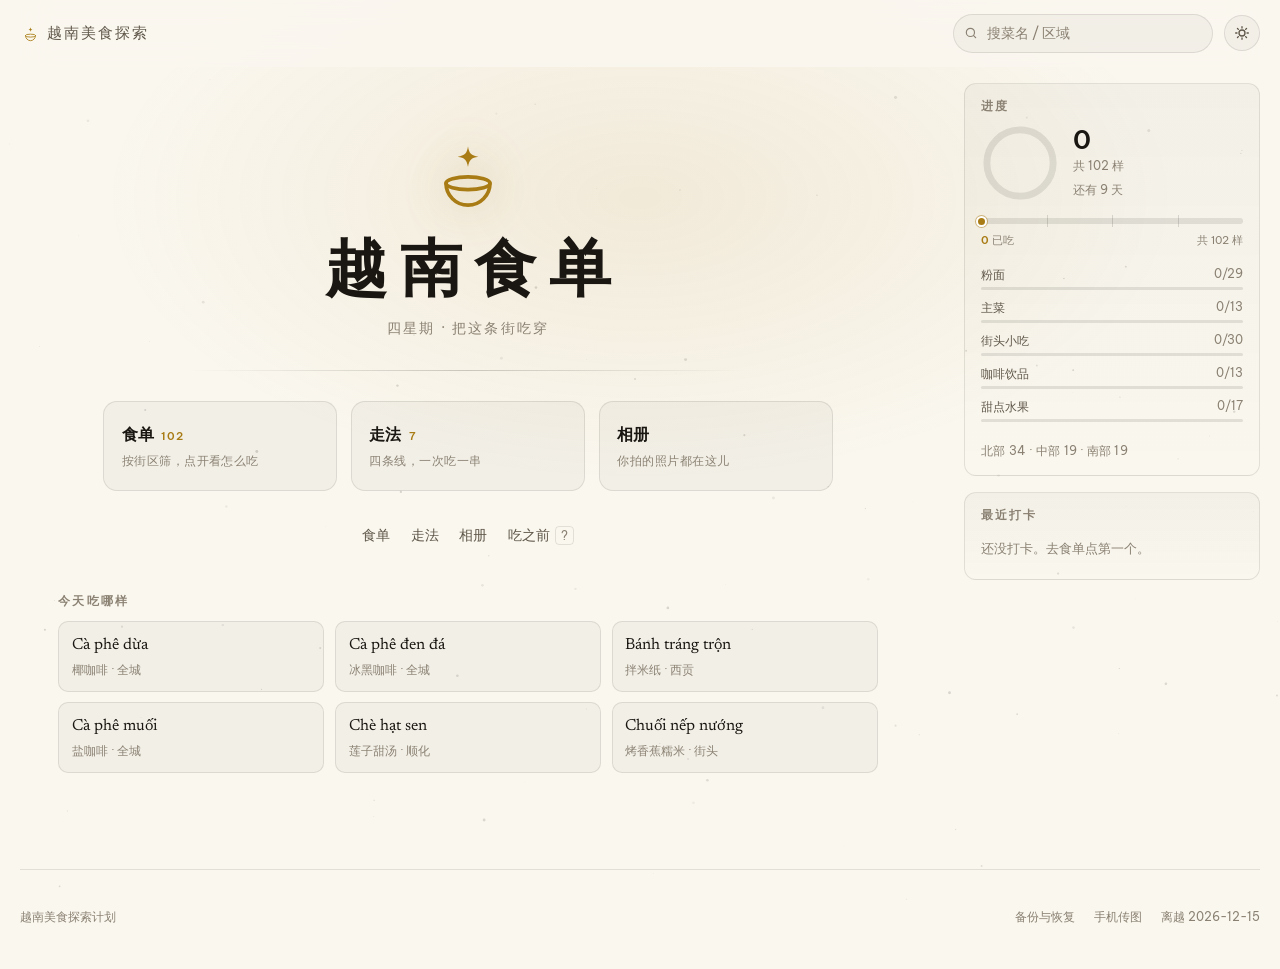
==== commit 5a3ed72a: "改名 Ba Miền：三地区之意，替换 vietnam-food-list Co-Authored-By: Claude Code <noreply@anthropic.com>" ====
--- a/index.html
+++ b/index.html
@@ -3,7 +3,7 @@
 <head>
 <meta charset="utf-8">
 <meta name="viewport" content="width=device-width,initial-scale=1,viewport-fit=cover">
-<title>Vietnam Food List · 越南食单</title>
+<title>Ba Miền · 越南食单</title>
 <meta name="theme-color" content="#0B0E0C">
 <link rel="icon" href="assets/app.ico">
 <link rel="preconnect" href="https://fonts.gstatic.com" crossorigin>
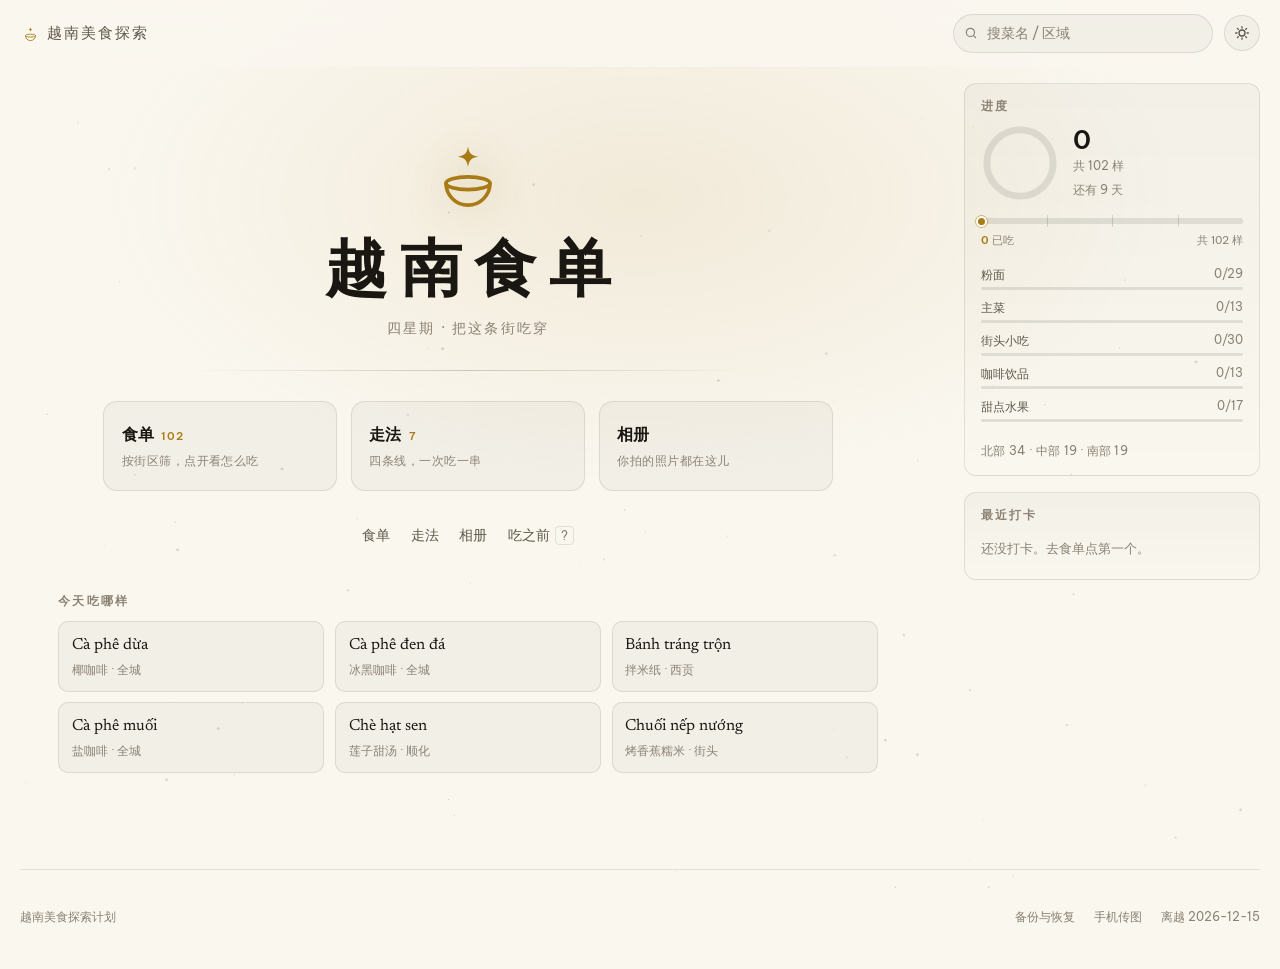
==== commit e01ea151: "改名 Vietnam Eats：通俗直白 Co-Authored-By: Claude Code <noreply@anthropic.com>" ====
--- a/index.html
+++ b/index.html
@@ -3,7 +3,7 @@
 <head>
 <meta charset="utf-8">
 <meta name="viewport" content="width=device-width,initial-scale=1,viewport-fit=cover">
-<title>Ba Miền · 越南食单</title>
+<title>Vietnam Eats · 越南食单</title>
 <meta name="theme-color" content="#0B0E0C">
 <link rel="icon" href="assets/app.ico">
 <link rel="preconnect" href="https://fonts.gstatic.com" crossorigin>
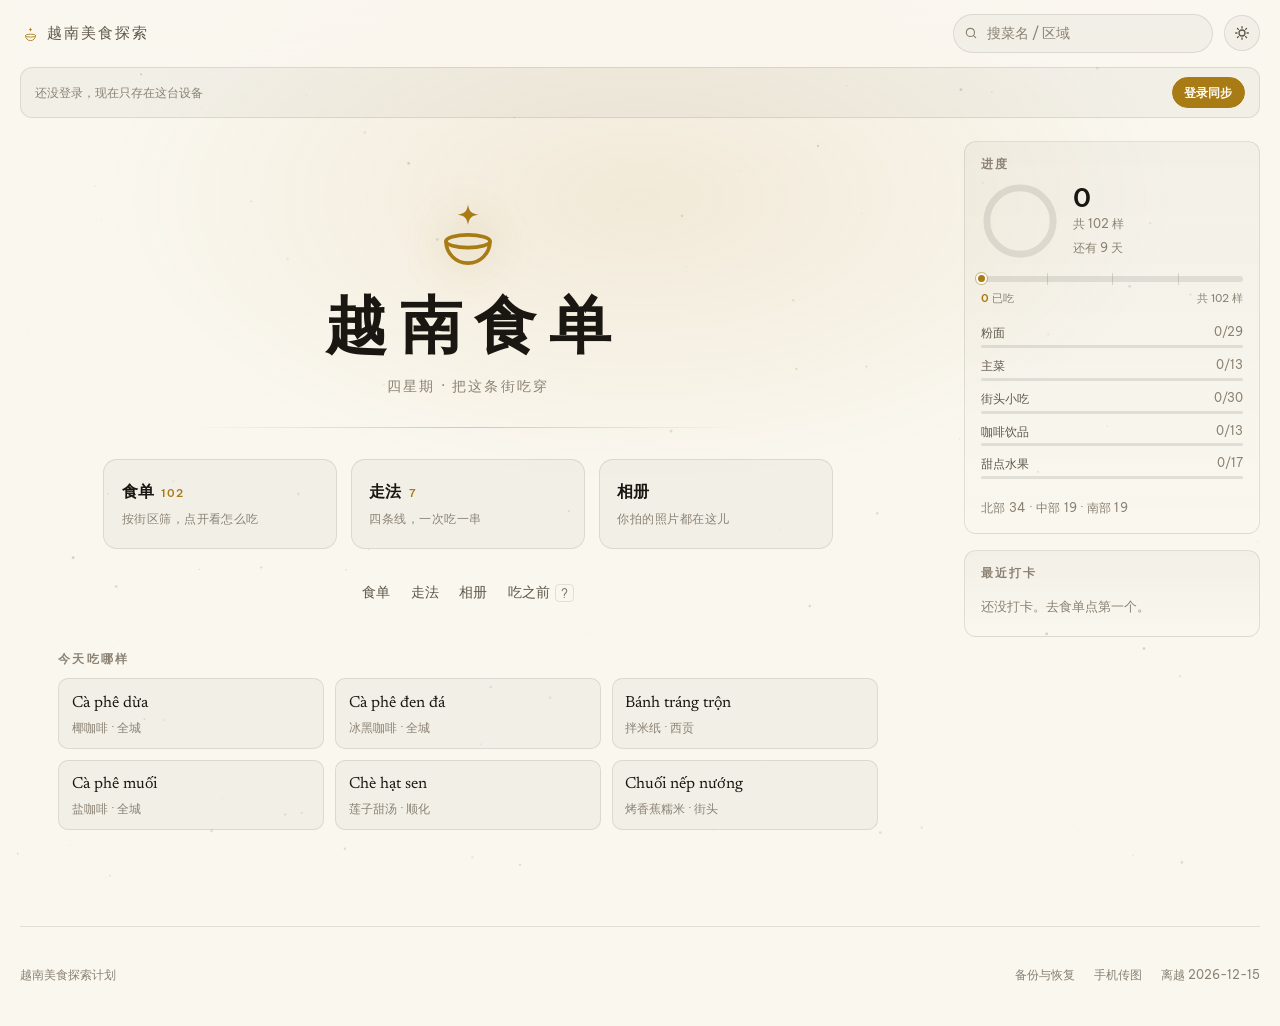
==== commit 5920a9b6: "换成斗笠图标，补 iOS 主屏幕与 manifest 配置 Co-Authored-By: Claude Code <noreply@anthropic.com>" ====
--- a/index.html
+++ b/index.html
@@ -6,6 +6,13 @@
 <title>Vietnam Eats · 越南食单</title>
 <meta name="theme-color" content="#0B0E0C">
 <link rel="icon" href="assets/app.ico">
+<link rel="apple-touch-icon" href="assets/apple-touch-icon.png">
+<link rel="manifest" href="manifest.webmanifest">
+<meta name="apple-mobile-web-app-capable" content="yes">
+<meta name="mobile-web-app-capable" content="yes">
+<meta name="apple-mobile-web-app-status-bar-style" content="black-translucent">
+<meta name="apple-mobile-web-app-title" content="越南食单">
+
 <link rel="preconnect" href="https://fonts.gstatic.com" crossorigin>
 <link rel="stylesheet" href="https://fonts.googleapis.com/css2?family=Be+Vietnam+Pro:wght@300;400;500;600;700&family=Newsreader:wght@400;500;600&display=swap">
 <link rel="stylesheet" href="assets/app.css">
--- a/assets/app.css
+++ b/assets/app.css
@@ -141,7 +141,60 @@
 
 @media (max-width:640px){
   .logotype .lt{display:none}
-  .search{max-width:none;flex:1 1 auto}
+  .topbar{gap:.4rem}
+  .topbar .spacer{display:none}
+  .search{flex:1 1 auto;min-width:0;max-width:none}
+  .iconbtn{flex:0 0 auto}
+  .authbar{font-size:.74rem;padding:.5rem .7rem}
+}
+
+/* 登录条 */
+.authbar{
+  position:relative;z-index:2;
+  display:flex;align-items:center;gap:.6rem;
+  max-width:1240px;margin:0 auto;
+  padding:.55rem .9rem;margin-bottom:.4rem;
+  border:1px solid var(--line);border-radius:12px;
+  background:var(--panel);
+  font-size:.78rem;color:var(--fg-3);
+}
+.authbar .msg{flex:1;min-width:0;overflow:hidden;text-overflow:ellipsis;white-space:nowrap}
+.authbar .act{
+  flex:0 0 auto;padding:.32rem .7rem;border-radius:999px;
+  font-size:.76rem;font-weight:600;
+  border:1px solid var(--gold);background:var(--gold);color:#1A1408;
+}
+.authbar.on{border-color:color-mix(in srgb, var(--jade) 35%, var(--line))}
+.authbar.on .act{border-color:var(--line-2);background:transparent;color:var(--fg-2);font-weight:500}
+:root[data-theme="light"] .authbar .act{color:#FFFDF6}
+
+.authwrap{
+  position:fixed;inset:0;z-index:110;display:grid;place-items:center;
+  background:rgba(0,0,0,.65);padding:1.2rem;
+  opacity:0;pointer-events:none;transition:opacity .2s;
+}
+.authwrap.open{opacity:1;pointer-events:auto}
+.authbox{
+  width:min(340px,100%);padding:1.4rem 1.3rem 1.2rem;
+  background:var(--bg-2);border:1px solid var(--line-2);border-radius:16px;
+  box-shadow:var(--shadow);
+}
+.authbox h2{font-family:var(--f-sign);font-size:1.15rem;letter-spacing:.06em;font-weight:600}
+.authbox p{font-size:.78rem;color:var(--fg-3);line-height:1.7;margin:.5rem 0 .9rem}
+.authbox input{
+  width:100%;padding:.65rem .75rem;font:inherit;font-size:.9rem;color:var(--fg);
+  background:var(--panel);border:1px solid var(--line);border-radius:10px;margin-bottom:.6rem;
+}
+.authbox input:focus{outline:none;border-color:var(--line-2)}
+.authbox button.go{
+  width:100%;padding:.7rem;border-radius:10px;font-size:.9rem;font-weight:600;
+  border:1px solid var(--gold);background:var(--gold);color:#1A1408;
+}
+:root[data-theme="light"] .authbox button.go{color:#FFFDF6}
+.authbox .err{color:var(--chili);font-size:.75rem;margin:.5rem 0 0;min-height:1em}
+.authbox .x{
+  float:right;color:var(--fg-3);font-size:1.2rem;line-height:1;
+  width:28px;height:28px;margin:-.3rem -.3rem 0 0;
 }
 
 /* ── 版式 ── */
